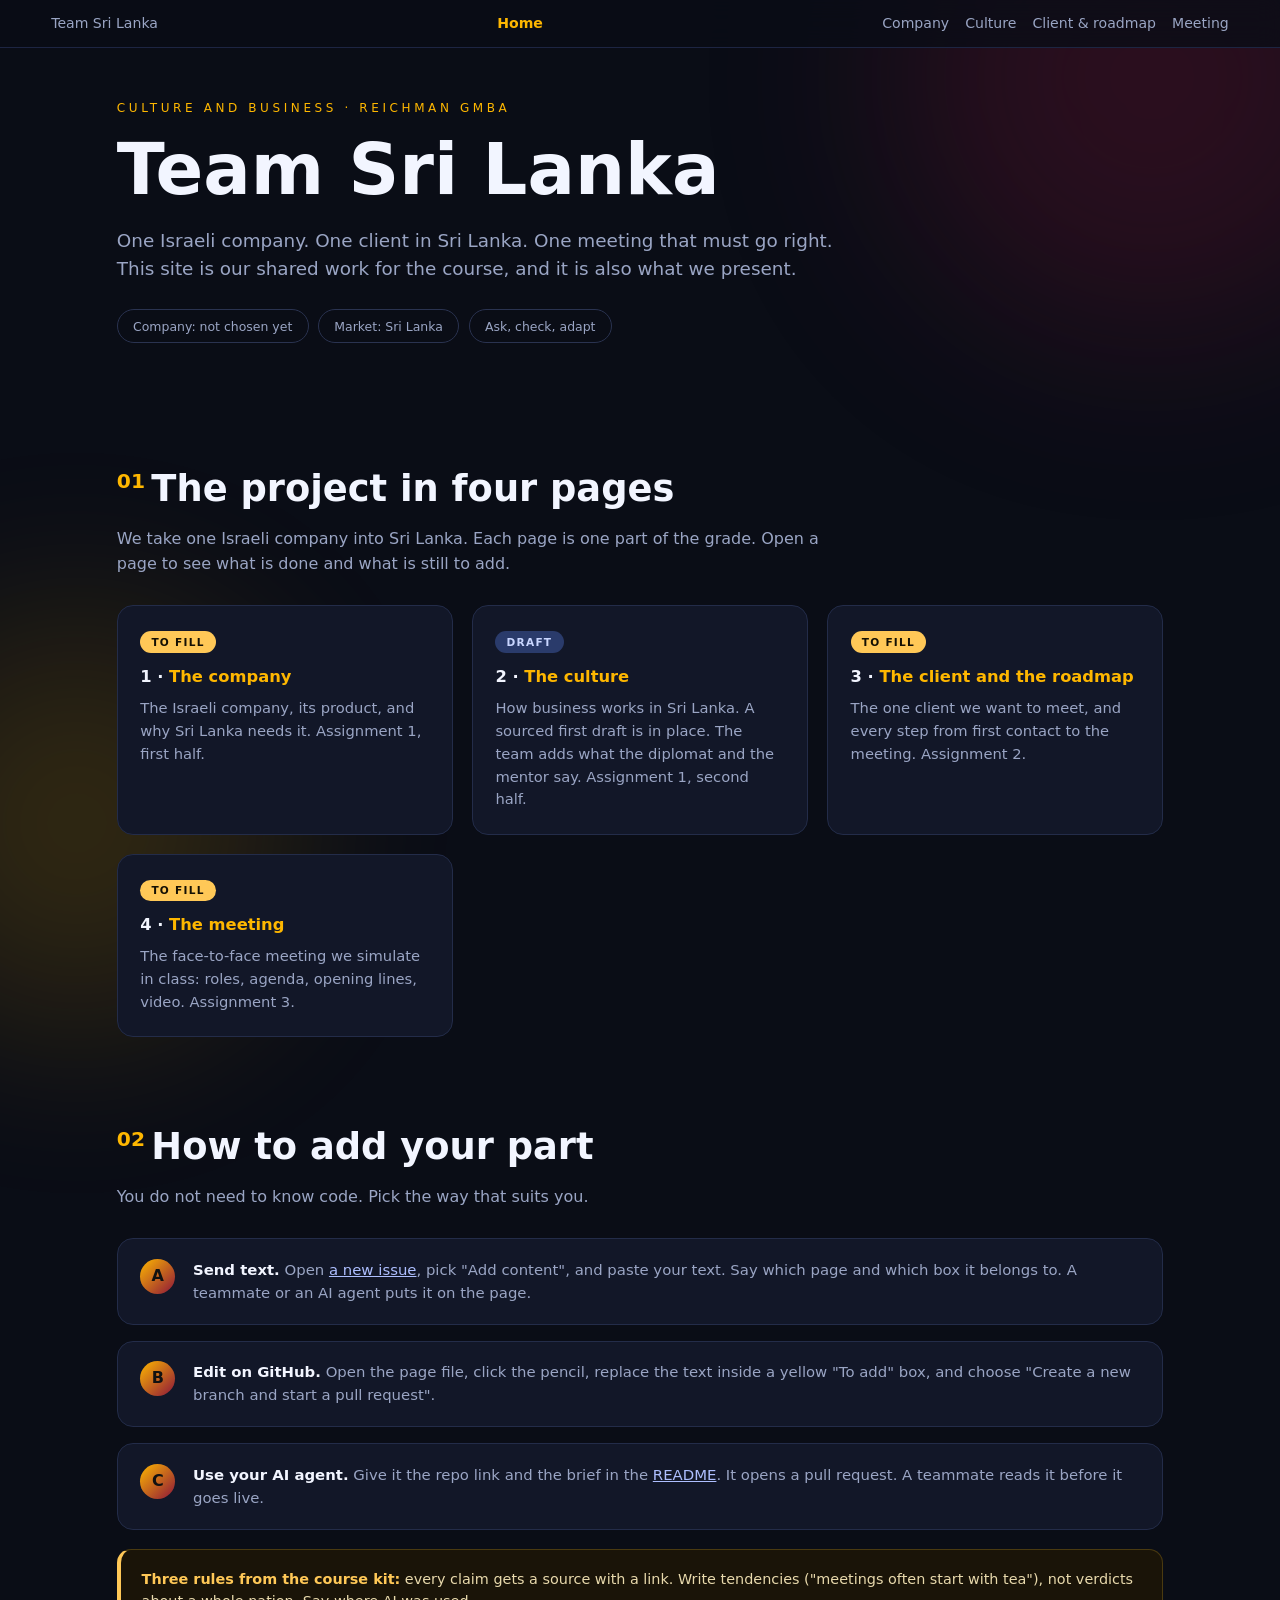
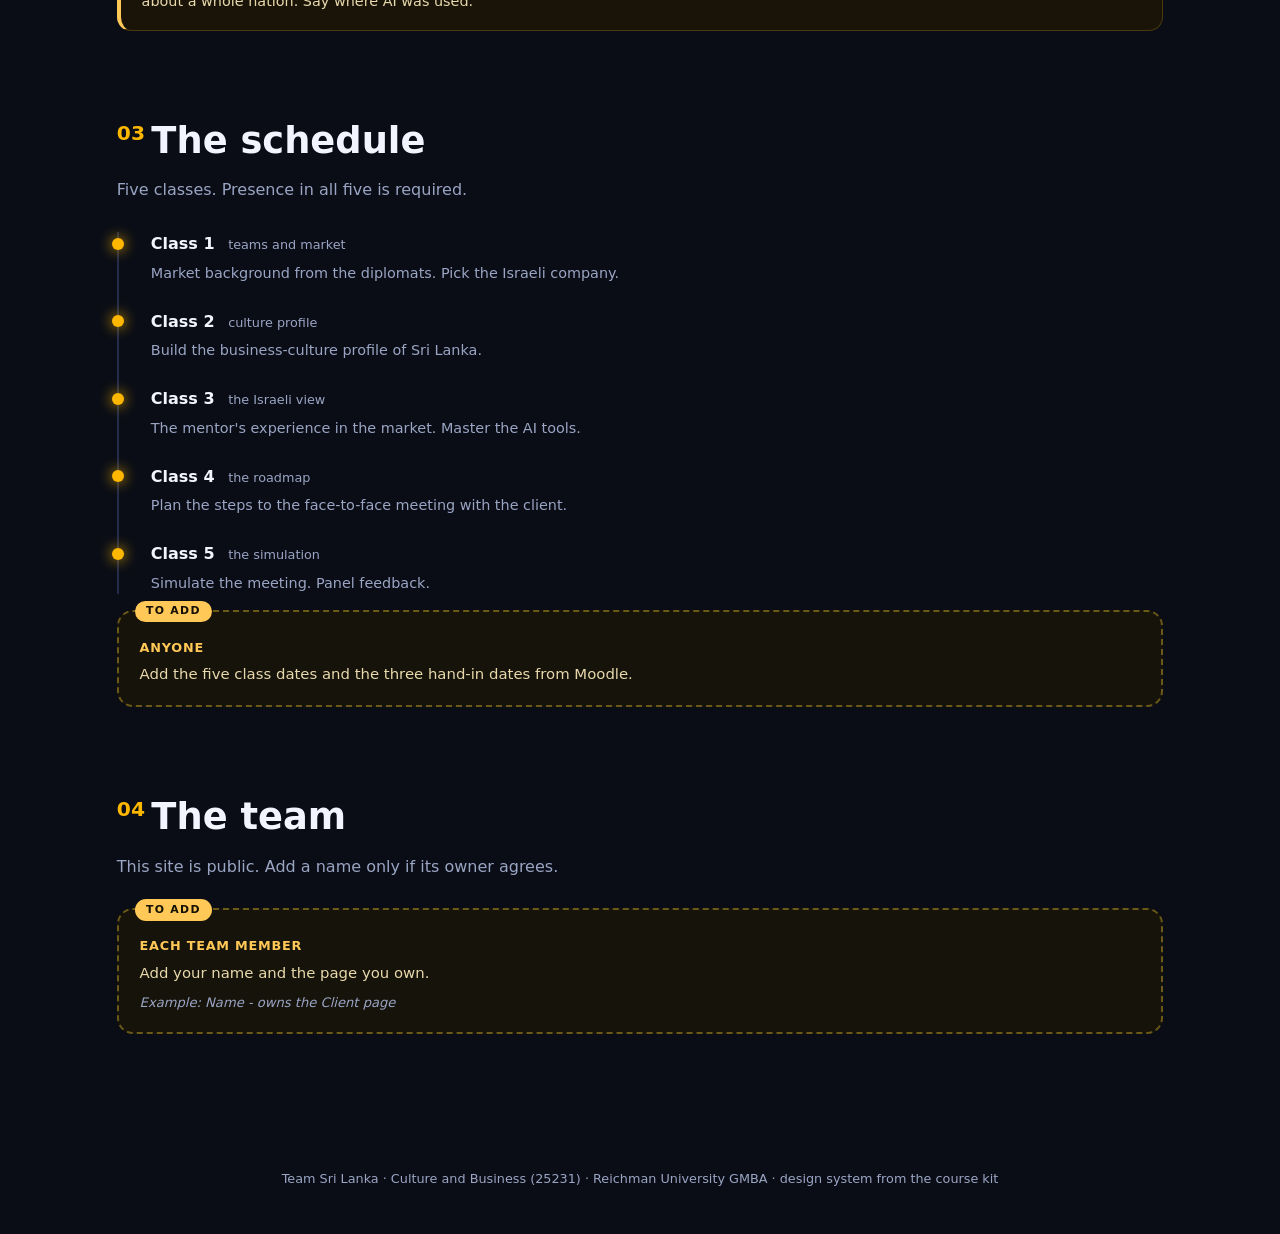
==== index.html @ aca9b55d "Add the site base: four pages, To-add boxes, README, AI-use log Co-Authored-By: Claude <noreply@anth" ====
<!DOCTYPE html>
<html lang="en">
<head>
<meta charset="UTF-8">
<meta name="viewport" content="width=device-width, initial-scale=1.0">
<title>Home &middot; Team Sri Lanka</title>
<link rel="stylesheet" href="assets/style.css">
<link rel="stylesheet" href="assets/team.css">
<style>:root{--a1:#feb700;--a2:#8d153a;--a3:#ff7a59}</style>
</head>
<body>
<div class="progress" id="progress"></div>
<div class="blob" style="width:40vw;height:40vw;background:#8d153a;top:-14vw;right:-10vw;animation:drift 30s ease-in-out infinite alternate"></div>
<div class="blob" style="width:32vw;height:32vw;background:#feb700;bottom:-10vw;left:-10vw;opacity:.16;animation:drift 36s ease-in-out infinite alternate-reverse"></div>
<nav>
  <a href="index.html">Team Sri Lanka</a>
  <span class="here">Home</span>
  <span class="links"><a href="company/">Company</a><a href="culture/">Culture</a><a href="client/">Client &amp; roadmap</a><a href="meeting/">Meeting</a></span>
</nav>

<header>
  <div class="kicker">Culture and Business &middot; Reichman GMBA</div>
  <h1>Team Sri Lanka</h1>
  <p class="lede">One Israeli company. One client in Sri Lanka. One meeting that must go right. This site is our shared work for the course, and it is also what we present.</p>
  <div class="hero-chips"><span class="chip">Company: not chosen yet</span><span class="chip">Market: Sri Lanka</span><span class="chip">Ask, check, adapt</span></div>
</header>

<main>

<section class="reveal">
  <h2><span class="n">01</span>The project in four pages</h2>
  <p class="sub">We take one Israeli company into Sri Lanka. Each page is one part of the grade. Open a page to see what is done and what is still to add.</p>
  <div class="twocol">
    <a class="fact card" href="company/"><span class="status open">To fill</span><h4>1 &middot; <span class="em">The company</span></h4><p>The Israeli company, its product, and why Sri Lanka needs it. Assignment 1, first half.</p></a>
    <a class="fact card" href="culture/"><span class="status draft">Draft</span><h4>2 &middot; <span class="em">The culture</span></h4><p>How business works in Sri Lanka. A sourced first draft is in place. The team adds what the diplomat and the mentor say. Assignment 1, second half.</p></a>
    <a class="fact card" href="client/"><span class="status open">To fill</span><h4>3 &middot; <span class="em">The client and the roadmap</span></h4><p>The one client we want to meet, and every step from first contact to the meeting. Assignment 2.</p></a>
    <a class="fact card" href="meeting/"><span class="status open">To fill</span><h4>4 &middot; <span class="em">The meeting</span></h4><p>The face-to-face meeting we simulate in class: roles, agenda, opening lines, video. Assignment 3.</p></a>
  </div>
</section>

<section class="reveal">
  <h2><span class="n">02</span>How to add your part</h2>
  <p class="sub">You do not need to know code. Pick the way that suits you.</p>
  <div class="steps">
    <div class="stepRow"><span class="num">A</span><p><b>Send text.</b> Open <a href="https://github.com/IlanaGutman/gmba-sri-lanka/issues/new/choose">a new issue</a>, pick "Add content", and paste your text. Say which page and which box it belongs to. A teammate or an AI agent puts it on the page.</p></div>
    <div class="stepRow"><span class="num">B</span><p><b>Edit on GitHub.</b> Open the page file, click the pencil, replace the text inside a yellow "To add" box, and choose "Create a new branch and start a pull request".</p></div>
    <div class="stepRow"><span class="num">C</span><p><b>Use your AI agent.</b> Give it the repo link and the brief in the <a href="https://github.com/IlanaGutman/gmba-sri-lanka#readme">README</a>. It opens a pull request. A teammate reads it before it goes live.</p></div>
  </div>
  <div class="notice"><b>Three rules from the course kit:</b> every claim gets a source with a link. Write tendencies ("meetings often start with tea"), not verdicts about a whole nation. Say where AI was used.</div>
</section>

<section class="reveal">
  <h2><span class="n">03</span>The schedule</h2>
  <p class="sub">Five classes. Presence in all five is required.</p>
  <div class="timeline">
    <div class="tstep"><h4>Class 1 <span>teams and market</span></h4><p>Market background from the diplomats. Pick the Israeli company.</p></div>
    <div class="tstep"><h4>Class 2 <span>culture profile</span></h4><p>Build the business-culture profile of Sri Lanka.</p></div>
    <div class="tstep"><h4>Class 3 <span>the Israeli view</span></h4><p>The mentor's experience in the market. Master the AI tools.</p></div>
    <div class="tstep"><h4>Class 4 <span>the roadmap</span></h4><p>Plan the steps to the face-to-face meeting with the client.</p></div>
    <div class="tstep"><h4>Class 5 <span>the simulation</span></h4><p>Simulate the meeting. Panel feedback.</p></div>
  </div>
  <div class="todo"><span class="tag">To add</span><b>Anyone</b><p>Add the five class dates and the three hand-in dates from Moodle.</p></div>
</section>

<section class="reveal">
  <h2><span class="n">04</span>The team</h2>
  <p class="sub">This site is public. Add a name only if its owner agrees.</p>
  <div class="todo"><span class="tag">To add</span><b>Each team member</b><p>Add your name and the page you own.</p><span class="eg">Example: Name - owns the Client page</span></div>
</section>


</main>
<footer>Team Sri Lanka &middot; Culture and Business (25231) &middot; Reichman University GMBA &middot; design system from the course kit</footer>
<script src="assets/engine.js"></script>
</body>
</html>
---- assets/style.css ----
/* Business Without Borders - shared design system */
:root{
  --bg:#0a0d16; --panel:#121728; --panel2:#171f36; --ink:#f2f5ff; --muted:#9aa5c4;
  --a1:#fcd116; --a2:#ce1126; --a3:#2f6fd6; /* country accents, overridden per page */
  --good:#2fd98a; --warn:#ffc857; --bad:#ff5f6b;
}
*{margin:0;padding:0;box-sizing:border-box}
html{scroll-behavior:smooth}
body{background:var(--bg);color:var(--ink);font-family:"Segoe UI",system-ui,-apple-system,sans-serif;overflow-x:hidden;line-height:1.55}
.progress{position:fixed;top:0;left:0;height:3px;width:0;background:linear-gradient(90deg,var(--a1),var(--a2));z-index:99}
.blob{position:fixed;border-radius:50%;filter:blur(100px);opacity:.25;z-index:0;pointer-events:none}
@keyframes drift{from{transform:translate(0,0)}to{transform:translate(-5vw,6vh) scale(1.1)}}
nav{position:fixed;top:0;left:0;right:0;z-index:50;display:flex;justify-content:space-between;align-items:center;padding:.8rem 4vw;background:rgba(10,13,22,.78);backdrop-filter:blur(12px);border-bottom:1px solid #1d2542;font-size:.88rem}
nav a{color:var(--muted);text-decoration:none}
nav a:hover{color:var(--ink)}
nav .here{color:var(--a1);font-weight:600}
nav .links{display:flex;gap:1rem;flex-wrap:wrap}
@media(max-width:640px){nav .links{display:none}}
header{position:relative;z-index:1;padding:11vh 6vw 4vh;max-width:1200px;margin:0 auto}
.kicker{letter-spacing:.3em;text-transform:uppercase;color:var(--a1);font-size:.75rem;margin-bottom:1rem}
h1{font-size:clamp(2.4rem,6vw,4.4rem);font-weight:800;line-height:1.05}
.lede{margin-top:1.2rem;color:var(--muted);font-size:clamp(1rem,1.5vw,1.15rem);max-width:62ch}
.hero-chips{display:flex;gap:.6rem;flex-wrap:wrap;margin-top:1.6rem}
.chip{border:1px solid #2a3350;border-radius:999px;padding:.4rem .95rem;font-size:.78rem;color:var(--muted)}
.vo{margin-top:1.8rem;display:inline-flex;align-items:center;gap:.8rem;background:var(--panel);border:1px solid #2a3350;border-radius:999px;padding:.7rem 1.4rem;cursor:pointer;color:var(--ink);font-size:.92rem}
.vo.soon{cursor:default;opacity:.55}
.vo.soon:hover{border-color:#2a3350}
.vo:hover{border-color:var(--a1)}
.vo .dot{width:.7rem;height:.7rem;border-radius:50%;background:var(--a1)}
main{position:relative;z-index:1;max-width:1200px;margin:0 auto;padding:0 6vw 10vh}
section{margin-top:9vh}
h2{font-size:clamp(1.6rem,3vw,2.3rem);font-weight:700;margin-bottom:.6rem}
h2 .n{color:var(--a1);font-size:.55em;vertical-align:super;margin-right:.4rem}
.sub{color:var(--muted);max-width:70ch;margin-bottom:1.8rem}
.reveal{opacity:0;transform:translateY(24px);transition:opacity .7s ease,transform .7s cubic-bezier(.2,.8,.2,1)}
.reveal.in{opacity:1;transform:none}
.twocol{display:grid;grid-template-columns:repeat(auto-fit,minmax(280px,1fr));gap:1.2rem}
.fact{background:var(--panel);border:1px solid #232c49;border-radius:16px;padding:1.4rem}
.fact h4{font-size:1.02rem;margin-bottom:.5rem}
.fact h4 .em{color:var(--a1)}
.fact p,.fact li{color:var(--muted);font-size:.92rem}
.fact ul{padding-left:1.1rem}
.fact li{margin:.3rem 0}
sup.src{color:var(--a3);font-size:.7em;cursor:pointer}
/* tabs */
.tabs{display:flex;gap:.5rem;flex-wrap:wrap;margin-bottom:1.2rem}
.tab{background:var(--panel);border:1px solid #2a3350;color:var(--muted);border-radius:999px;padding:.5rem 1.1rem;cursor:pointer;font:inherit;font-size:.88rem}
.tab[aria-selected="true"]{border-color:var(--a1);color:var(--a1)}
.tabpane{display:none;background:var(--panel);border:1px solid #232c49;border-radius:16px;padding:1.6rem}
.tabpane.show{display:block}
.tabpane p{color:var(--muted);font-size:.95rem}
.tabpane b{color:var(--ink)}
/* flip cards */
.flip-grid{display:grid;grid-template-columns:repeat(auto-fit,minmax(230px,1fr));gap:1.1rem}
.flip{display:block;width:100%;perspective:1200px;cursor:pointer;background:none;border:none;padding:0;text-align:left;font:inherit;color:inherit}
.flip-inner{display:grid;width:100%;transition:transform .7s cubic-bezier(.3,.9,.3,1);transform-style:preserve-3d}
.flip[aria-pressed="true"] .flip-inner{transform:rotateY(180deg)}
.face{grid-area:1/1;position:relative;display:flex;min-height:200px;backface-visibility:hidden;-webkit-backface-visibility:hidden;border-radius:16px;padding:1.3rem;flex-direction:column;justify-content:center;gap:.5rem;border:1px solid #232c49}
.front{background:var(--panel)}
.front .lbl{font-size:.7rem;letter-spacing:.15em;text-transform:uppercase;color:var(--muted)}
.front .big{font-size:1.2rem;font-weight:700}
.front .hint{position:absolute;bottom:1rem;right:1.2rem;font-size:.75rem;color:var(--muted)}
.back{background:var(--panel2);transform:rotateY(180deg);font-size:.87rem;color:var(--muted)}
.back b{color:var(--ink)}
/* scenarios: every option defensible, feedback = tradeoffs */
.scenario{background:var(--panel);border:1px solid #232c49;border-radius:20px;padding:2rem;margin-top:1.4rem}
.scenario .sit{font-size:1.05rem;margin-bottom:1.3rem}
.scenario .sit b{color:var(--a1)}
.opts{display:grid;gap:.8rem}
.opt{background:var(--panel2);border:1px solid #2a3350;border-radius:14px;padding:1rem 1.2rem;cursor:pointer;font:inherit;color:var(--ink);text-align:left;transition:border-color .2s,transform .2s}
.opt:hover:not(:disabled){border-color:var(--a1);transform:translateX(6px)}
.opt:disabled{cursor:default;opacity:.7}
.opt.picked{border-color:var(--a1);opacity:1}
.opt .fb{display:none;margin-top:.6rem;font-size:.88rem;color:var(--muted)}
.opt.picked .fb{display:block}
.opt .fb b{color:var(--a1)}
.debrief{display:none;margin-top:1.2rem;padding-top:1.1rem;border-top:1px dashed #2a3350;font-size:.92rem;color:var(--muted)}
.debrief.show{display:block}
.debrief b{color:var(--ink)}
/* timeline */
.timeline{position:relative;margin-top:1.6rem;padding-left:2rem;border-left:2px solid #232c49;display:grid;gap:1.6rem}
.tstep{position:relative}
.tstep::before{content:"";position:absolute;left:calc(-2rem - 7px);top:.35rem;width:12px;height:12px;border-radius:50%;background:var(--a1);box-shadow:0 0 14px var(--a1)}
.tstep h4{font-size:1rem}
.tstep h4 span{color:var(--muted);font-weight:400;font-size:.8rem;margin-left:.5rem}
.tstep p{color:var(--muted);font-size:.9rem;margin-top:.3rem}
.tstep .il{color:#8fa4ff;font-size:.85rem;margin-top:.35rem}
.tstep .il b{color:#aebfff}
/* vs strips */
.vs{display:grid;grid-template-columns:1fr auto 1fr;border:1px solid #232c49;border-radius:20px;overflow:hidden;margin-top:1.2rem}
.vs>div{padding:1.5rem}
.vs .il{background:#141b30}
.vs .mid{display:flex;align-items:center;justify-content:center;background:#0d1122;font-weight:800;color:var(--muted);padding:1.5rem .8rem;font-size:.85rem;letter-spacing:.1em}
.vs h5{font-size:.78rem;letter-spacing:.15em;text-transform:uppercase;margin-bottom:.6rem}
.vs .il h5{color:#8fa4ff} .vs .there h5{color:var(--a1)}
.vs p{font-size:.9rem;color:var(--muted)}
@media(max-width:640px){.vs{grid-template-columns:1fr}.vs .mid{padding:.5rem}}
/* checklist */
.check{background:var(--panel);border:1px solid #232c49;border-radius:20px;padding:1.8rem}
.check label{display:flex;gap:.9rem;align-items:flex-start;padding:.7rem .4rem;border-bottom:1px solid #1d2542;cursor:pointer;color:var(--muted);font-size:.95rem}
.check label:last-child{border-bottom:none}
.check input{margin-top:.25rem;accent-color:var(--a1);width:1.05rem;height:1.05rem;flex:none}
.check label.done{color:var(--ink);text-decoration:line-through;text-decoration-color:var(--a1)}
.check .count{margin-top:1rem;font-size:.85rem;color:var(--a1);font-weight:600}
/* steps */
.steps{display:grid;gap:1rem;margin-top:1.4rem}
.stepRow{display:flex;gap:1.1rem;background:var(--panel);border:1px solid #232c49;border-radius:16px;padding:1.2rem 1.4rem;align-items:flex-start}
.stepRow .num{flex:none;width:2.2rem;height:2.2rem;border-radius:50%;background:linear-gradient(135deg,var(--a1),var(--a2));display:flex;align-items:center;justify-content:center;font-weight:800;color:#111}
.stepRow p{font-size:.93rem;color:var(--muted)} .stepRow b{color:var(--ink)}
.notice{background:#1a1408;border:1px solid #4a3a10;border-left:4px solid var(--warn);border-radius:14px;padding:1.1rem 1.3rem;font-size:.9rem;color:#e8d9ac;margin-top:1.2rem}
.notice b{color:var(--warn)}
.sources{font-size:.85rem;color:var(--muted)}
.sources a{color:#8fa4ff}
.sources ol{padding-left:1.2rem;margin-top:.5rem}
.sources li{margin:.35rem 0}
footer{position:relative;z-index:1;text-align:center;color:var(--muted);font-size:.8rem;padding:5vh 8vw}
@media (prefers-reduced-motion:reduce){.blob{animation:none}.reveal,.flip-inner,.opt{transition:none!important}}
---- assets/team.css ----
/* Team Sri Lanka - additions on top of the course kit's style.css */

/* "To add" boxes: every yellow dashed box is work that is still open */
.todo{position:relative;background:#16130a;border:2px dashed #6b5a17;border-radius:16px;padding:1.6rem 1.3rem 1.2rem;margin-top:1rem}
.twocol>.todo{margin-top:0}
.todo .tag{position:absolute;top:-.7rem;left:1rem;background:var(--warn);color:#141003;font-size:.68rem;font-weight:800;letter-spacing:.12em;text-transform:uppercase;border-radius:999px;padding:.15rem .7rem}
.todo b{display:block;color:var(--warn);font-size:.8rem;letter-spacing:.06em;text-transform:uppercase;margin-bottom:.35rem}
.todo p{color:#e8d9ac;font-size:.93rem}
.todo .eg{display:block;margin-top:.5rem;color:var(--muted);font-size:.82rem;font-style:italic}

/* landing cards */
a.card{display:block;text-decoration:none;color:inherit;position:relative;transition:border-color .2s,transform .2s}
a.card:hover{border-color:var(--a1);transform:translateY(-3px)}
.status{display:inline-block;font-size:.66rem;font-weight:800;letter-spacing:.12em;text-transform:uppercase;border-radius:999px;padding:.15rem .7rem;margin-bottom:.7rem}
.status.open{background:var(--warn);color:#141003}
.status.draft{background:#2a3b6b;color:#c9d6ff}
.status.done{background:var(--good);color:#04130c}

/* links inside dark panels */
main a{color:#8fa4ff}
a.card,a.card:visited{color:inherit}
.stepRow a,.notice a,.tstep a,.back a{color:#aebfff}

/* long words must not push a phone screen sideways */
h1,h2,.big{overflow-wrap:anywhere}
@media (prefers-reduced-motion:reduce){a.card{transition:none}}
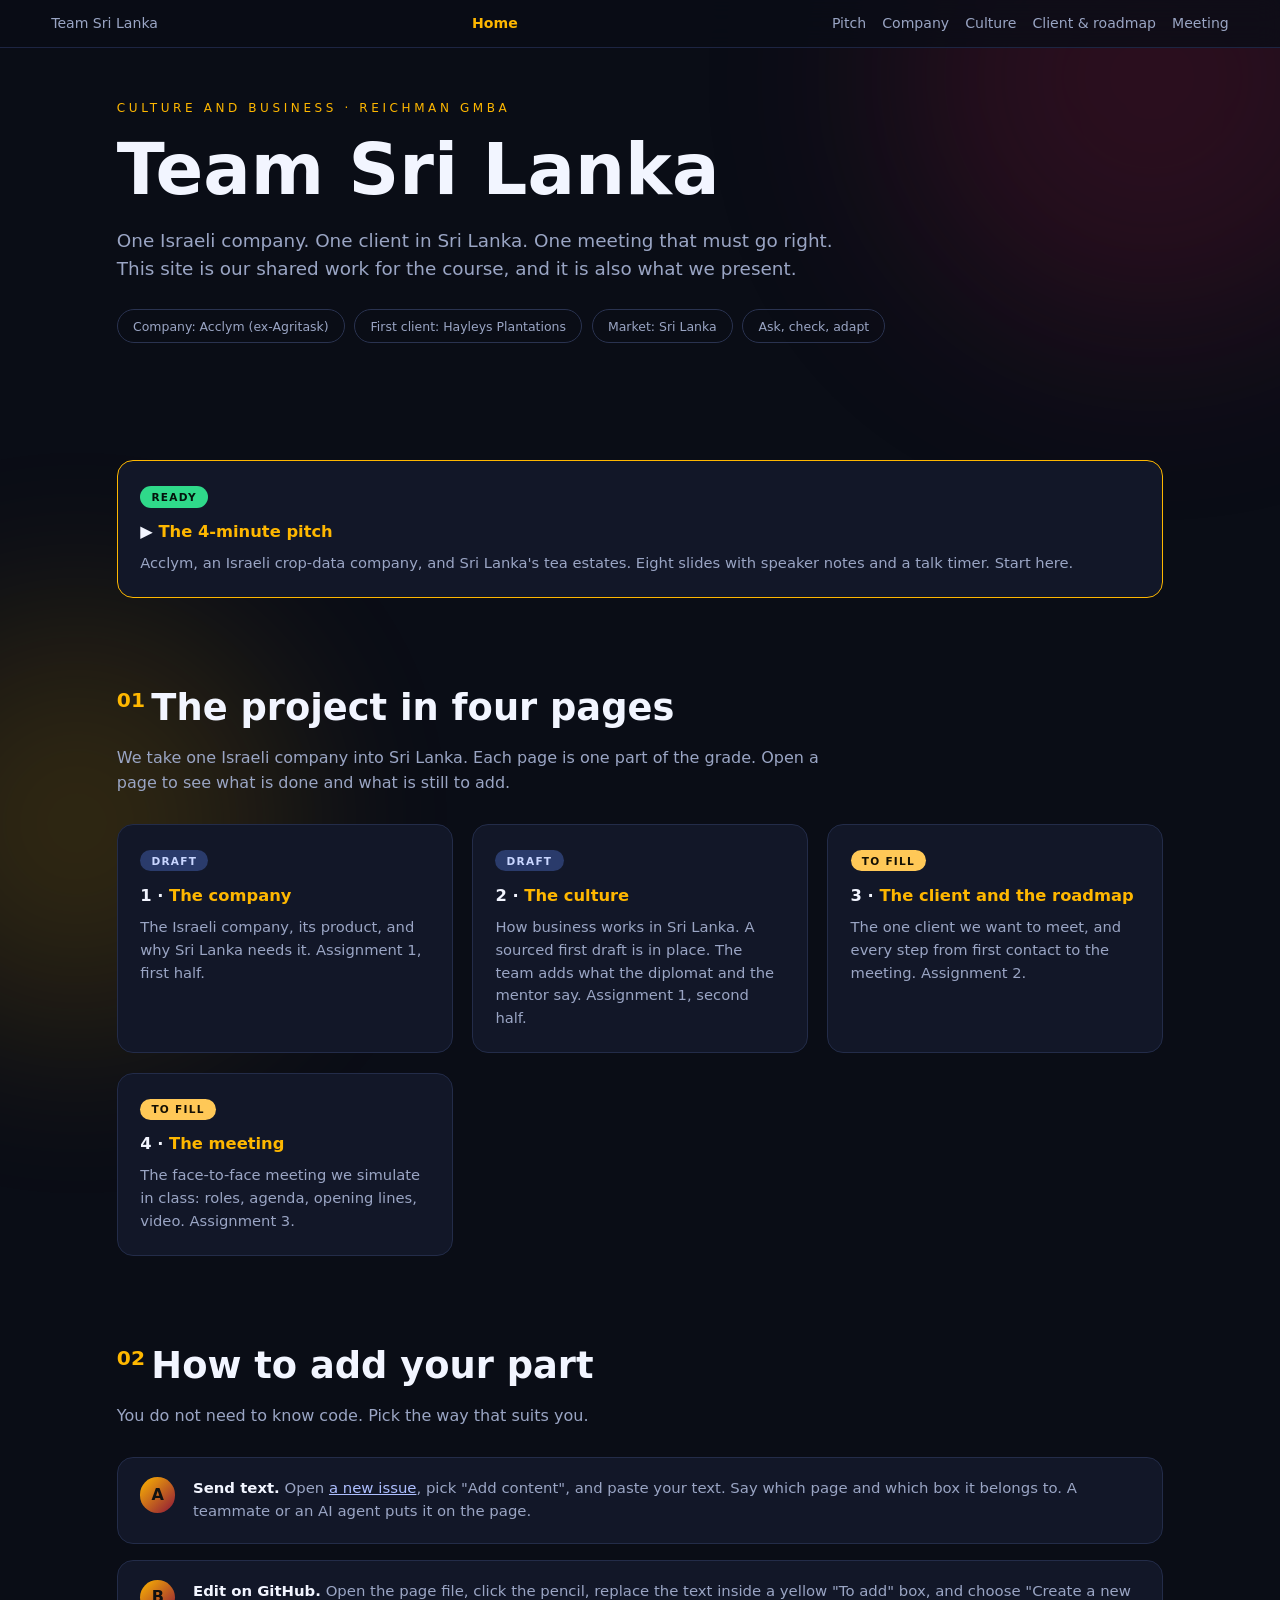
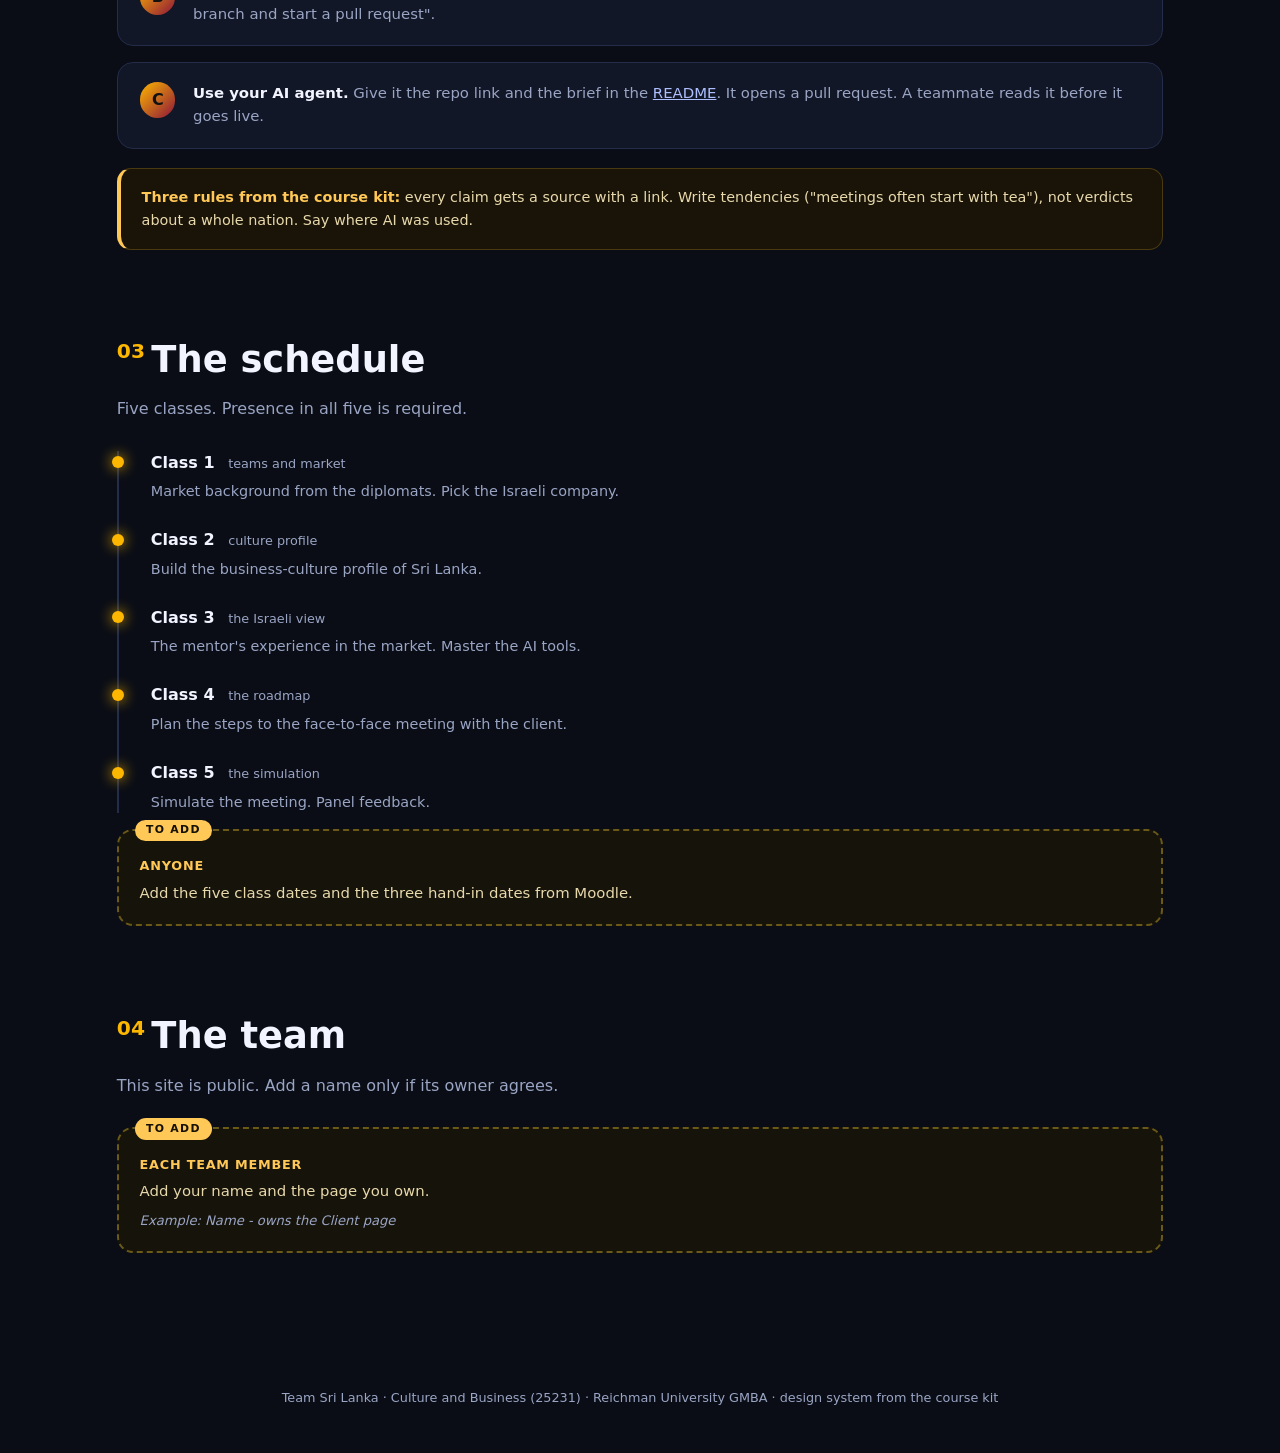
==== commit 638f6638: "Pick Acclym and build the 4-minute pitch Choose Acclym (formerly Agritask, now part of CropX) as the" ====
--- a/index.html
+++ b/index.html
@@ -15,23 +15,27 @@
 <nav>
   <a href="index.html">Team Sri Lanka</a>
   <span class="here">Home</span>
-  <span class="links"><a href="company/">Company</a><a href="culture/">Culture</a><a href="client/">Client &amp; roadmap</a><a href="meeting/">Meeting</a></span>
+  <span class="links"><a href="pitch/">Pitch</a><a href="company/">Company</a><a href="culture/">Culture</a><a href="client/">Client &amp; roadmap</a><a href="meeting/">Meeting</a></span>
 </nav>
 
 <header>
   <div class="kicker">Culture and Business &middot; Reichman GMBA</div>
   <h1>Team Sri Lanka</h1>
   <p class="lede">One Israeli company. One client in Sri Lanka. One meeting that must go right. This site is our shared work for the course, and it is also what we present.</p>
-  <div class="hero-chips"><span class="chip">Company: not chosen yet</span><span class="chip">Market: Sri Lanka</span><span class="chip">Ask, check, adapt</span></div>
+  <div class="hero-chips"><span class="chip">Company: Acclym (ex-Agritask)</span><span class="chip">First client: Hayleys Plantations</span><span class="chip">Market: Sri Lanka</span><span class="chip">Ask, check, adapt</span></div>
 </header>
 
 <main>
 
 <section class="reveal">
+  <a class="fact card" href="pitch/" style="border-color:var(--a1)"><span class="status done">Ready</span><h4>&#9654; <span class="em">The 4-minute pitch</span></h4><p>Acclym, an Israeli crop-data company, and Sri Lanka's tea estates. Eight slides with speaker notes and a talk timer. Start here.</p></a>
+</section>
+
+<section class="reveal">
   <h2><span class="n">01</span>The project in four pages</h2>
   <p class="sub">We take one Israeli company into Sri Lanka. Each page is one part of the grade. Open a page to see what is done and what is still to add.</p>
   <div class="twocol">
-    <a class="fact card" href="company/"><span class="status open">To fill</span><h4>1 &middot; <span class="em">The company</span></h4><p>The Israeli company, its product, and why Sri Lanka needs it. Assignment 1, first half.</p></a>
+    <a class="fact card" href="company/"><span class="status draft">Draft</span><h4>1 &middot; <span class="em">The company</span></h4><p>The Israeli company, its product, and why Sri Lanka needs it. Assignment 1, first half.</p></a>
     <a class="fact card" href="culture/"><span class="status draft">Draft</span><h4>2 &middot; <span class="em">The culture</span></h4><p>How business works in Sri Lanka. A sourced first draft is in place. The team adds what the diplomat and the mentor say. Assignment 1, second half.</p></a>
     <a class="fact card" href="client/"><span class="status open">To fill</span><h4>3 &middot; <span class="em">The client and the roadmap</span></h4><p>The one client we want to meet, and every step from first contact to the meeting. Assignment 2.</p></a>
     <a class="fact card" href="meeting/"><span class="status open">To fill</span><h4>4 &middot; <span class="em">The meeting</span></h4><p>The face-to-face meeting we simulate in class: roles, agenda, opening lines, video. Assignment 3.</p></a>
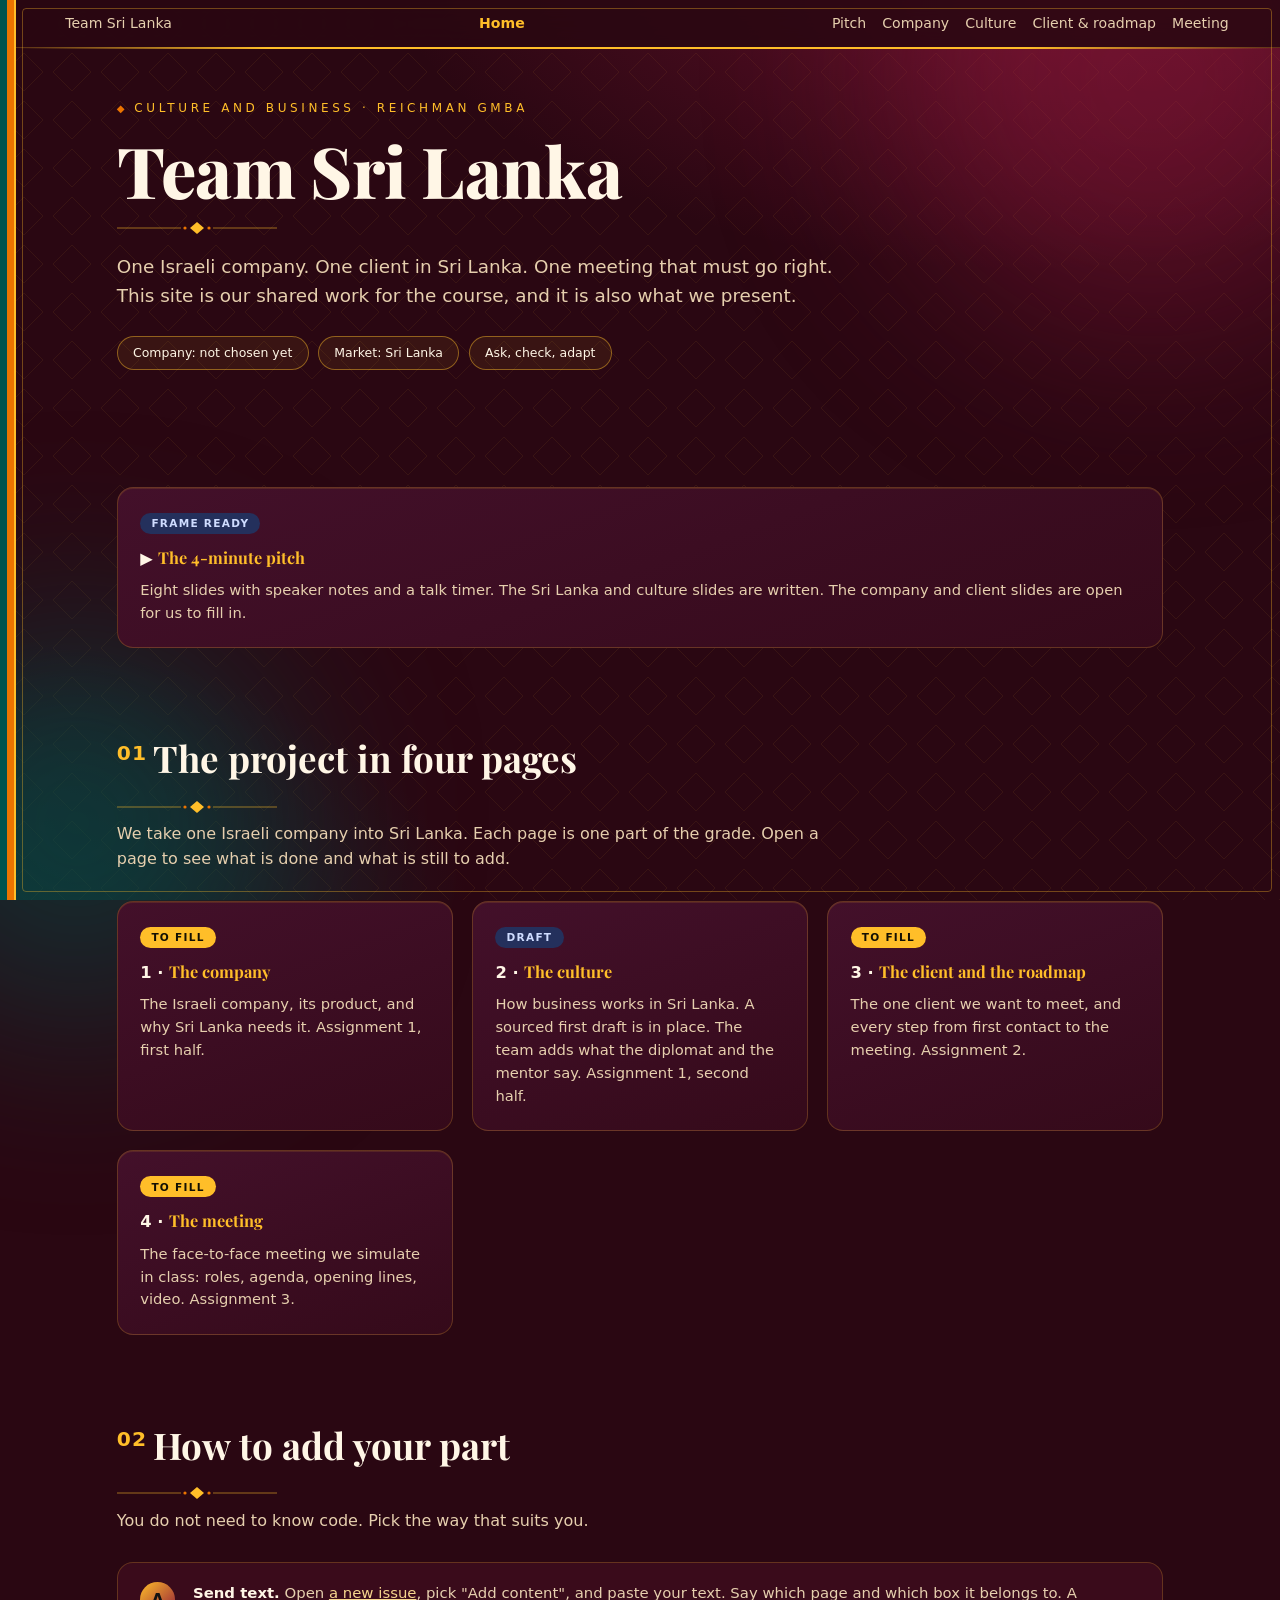
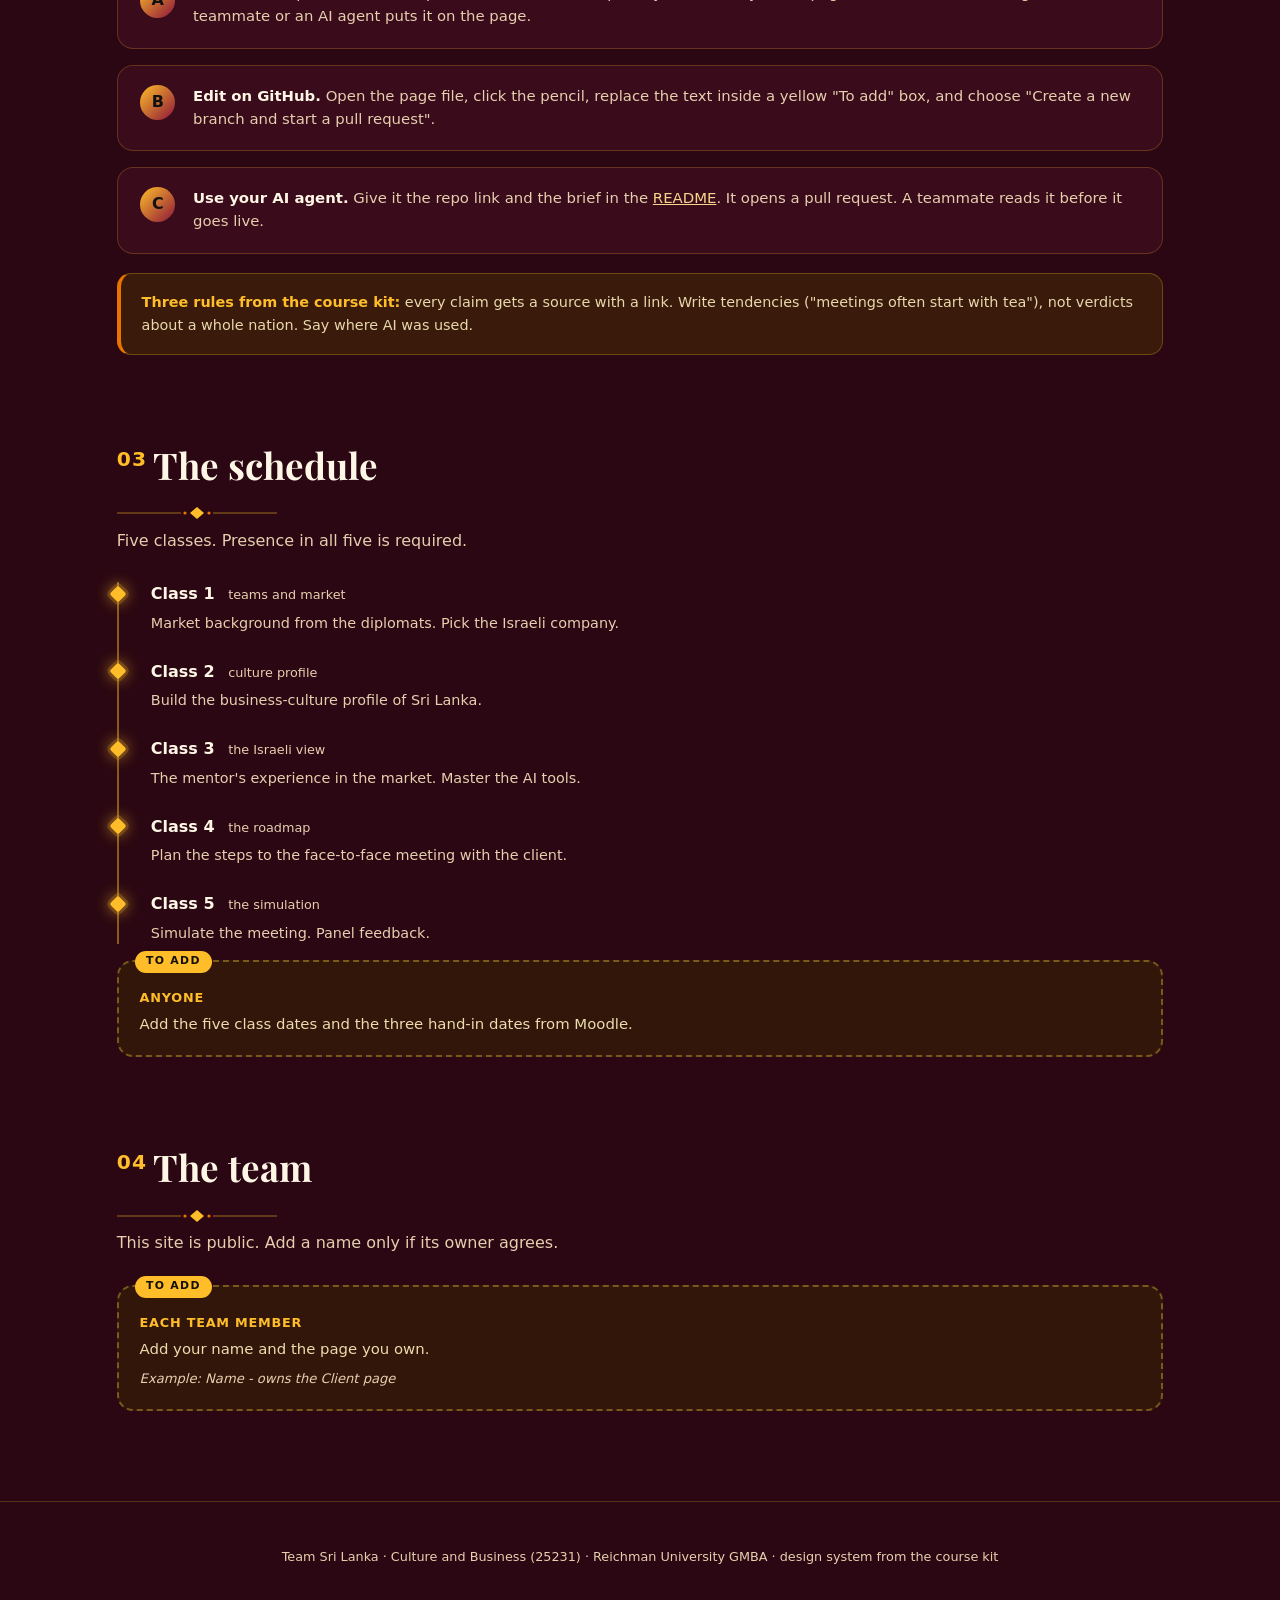
==== commit 0461eccc: "Stronger flag colours; make the pitch company-neutral Theme: the flag's maroon as the page field, fl" ====
--- a/index.html
+++ b/index.html
@@ -22,20 +22,20 @@
   <div class="kicker">Culture and Business &middot; Reichman GMBA</div>
   <h1>Team Sri Lanka</h1>
   <p class="lede">One Israeli company. One client in Sri Lanka. One meeting that must go right. This site is our shared work for the course, and it is also what we present.</p>
-  <div class="hero-chips"><span class="chip">Company: Acclym (ex-Agritask)</span><span class="chip">First client: Hayleys Plantations</span><span class="chip">Market: Sri Lanka</span><span class="chip">Ask, check, adapt</span></div>
+  <div class="hero-chips"><span class="chip">Company: not chosen yet</span><span class="chip">Market: Sri Lanka</span><span class="chip">Ask, check, adapt</span></div>
 </header>
 
 <main>
 
 <section class="reveal">
-  <a class="fact card" href="pitch/" style="border-color:var(--a1)"><span class="status done">Ready</span><h4>&#9654; <span class="em">The 4-minute pitch</span></h4><p>Acclym, an Israeli crop-data company, and Sri Lanka's tea estates. Eight slides with speaker notes and a talk timer. Start here.</p></a>
+  <a class="fact card" href="pitch/" style="border-color:var(--a1)"><span class="status draft">Frame ready</span><h4>&#9654; <span class="em">The 4-minute pitch</span></h4><p>Eight slides with speaker notes and a talk timer. The Sri Lanka and culture slides are written. The company and client slides are open for us to fill in.</p></a>
 </section>
 
 <section class="reveal">
   <h2><span class="n">01</span>The project in four pages</h2>
   <p class="sub">We take one Israeli company into Sri Lanka. Each page is one part of the grade. Open a page to see what is done and what is still to add.</p>
   <div class="twocol">
-    <a class="fact card" href="company/"><span class="status draft">Draft</span><h4>1 &middot; <span class="em">The company</span></h4><p>The Israeli company, its product, and why Sri Lanka needs it. Assignment 1, first half.</p></a>
+    <a class="fact card" href="company/"><span class="status open">To fill</span><h4>1 &middot; <span class="em">The company</span></h4><p>The Israeli company, its product, and why Sri Lanka needs it. Assignment 1, first half.</p></a>
     <a class="fact card" href="culture/"><span class="status draft">Draft</span><h4>2 &middot; <span class="em">The culture</span></h4><p>How business works in Sri Lanka. A sourced first draft is in place. The team adds what the diplomat and the mentor say. Assignment 1, second half.</p></a>
     <a class="fact card" href="client/"><span class="status open">To fill</span><h4>3 &middot; <span class="em">The client and the roadmap</span></h4><p>The one client we want to meet, and every step from first contact to the meeting. Assignment 2.</p></a>
     <a class="fact card" href="meeting/"><span class="status open">To fill</span><h4>4 &middot; <span class="em">The meeting</span></h4><p>The face-to-face meeting we simulate in class: roles, agenda, opening lines, video. Assignment 3.</p></a>
--- a/assets/team.css
+++ b/assets/team.css
@@ -1,11 +1,117 @@
 /* Team Sri Lanka - additions on top of the course kit's style.css */
+@import url('https://fonts.googleapis.com/css2?family=Playfair+Display:wght@600;700;800&display=swap');
+
+/* ============================================================
+   "Ceylon" theme: Sri Lankan flag colours + a fine-jewellery feel.
+   Deep maroon night, temple gold, saffron, tea green, a sapphire
+   for Israel. Overrides the kit's navy palette without touching
+   style.css. html:root beats the per-page :root blocks.
+   ============================================================ */
+html:root{
+  /* the four colours of the Sri Lankan flag */
+  --flag-maroon:#8d153a; --flag-gold:#ffbe29; --flag-saffron:#eb7400; --flag-green:#00534e;
+  --bg:#2a0712; --panel:#3a0b1b; --panel2:#470f22; --ink:#fff6e6; --muted:#e6cfae;
+  --a1:#ffbe29;            /* flag gold */
+  --a2:#8d153a;            /* flag maroon */
+  --a3:#eb7400;            /* flag saffron */
+  --leaf:#2bb39a;          /* flag green, lifted so it reads on maroon */
+  --sapphire:#8fb4ff;      /* Ceylon sapphire: the Israeli side */
+  --good:#2bb39a; --warn:#ffbe29; --bad:#ff5f6b;
+  --line:rgba(255,190,41,.22); --line2:rgba(255,190,41,.45);
+  --serif:"Playfair Display",Georgia,"Times New Roman",serif;
+}
+
+/* background: the flag's maroon field, a soft light, a faint lattice of cut gems */
+body{background:
+  radial-gradient(1100px 600px at 80% -10%,rgba(176,30,74,.45),transparent 60%),
+  radial-gradient(900px 520px at -5% 105%,rgba(0,83,78,.55),transparent 60%),
+  url("data:image/svg+xml,%3Csvg xmlns='http://www.w3.org/2000/svg' width='48' height='48'%3E%3Cpath d='M24 5L43 24L24 43L5 24Z' fill='none' stroke='%23ffbe29' stroke-opacity='.07'/%3E%3C/svg%3E"),
+  var(--bg);
+  background-attachment:fixed}
+.progress+.blob{background:#b01e4a!important;opacity:.35}
+.blob+.blob{background:#00534e!important;opacity:.5!important}
+.progress{background:linear-gradient(90deg,var(--flag-green),var(--flag-saffron),var(--flag-gold));height:4px;z-index:101}
+
+/* the flag itself, quoted lightly: green + saffron stripes on the hoist side,
+   and a fine gold frame around the page like the flag's yellow border */
+body::before{content:"";position:fixed;top:0;bottom:0;left:0;width:14px;z-index:80;pointer-events:none;
+  background:linear-gradient(90deg,var(--flag-green) 0 50%,var(--flag-saffron) 50% 100%);
+  box-shadow:2px 0 0 var(--flag-gold)}
+body::after{content:"";position:fixed;inset:8px 8px 8px 22px;z-index:79;pointer-events:none;
+  border:1px solid rgba(255,190,41,.35);border-radius:4px}
+@media(max-width:640px){body::before{width:6px}body::after{display:none}}
+
+/* nav with a thin flag-colour stripe */
+nav{background:rgba(42,7,18,.88);border-bottom:1px solid var(--line);left:14px}
+@media(max-width:640px){nav{left:6px}}
+nav::after{content:"";position:absolute;left:0;right:0;bottom:-2px;height:2px;background:linear-gradient(90deg,transparent,var(--flag-gold) 20%,var(--flag-gold) 80%,transparent)}
+nav .here{color:var(--a1)}
+
+/* typography: serif display, like a jeweller's catalogue */
+h1,h2,.thesis,.front .big,.stat .v,.fact h4 .em{font-family:var(--serif)}
+h1,h2,.thesis,.stat .v,.matrix{font-variant-numeric:lining-nums}
+h1{font-weight:800;letter-spacing:-.01em}
+h2{font-weight:700}
+h2 .n{font-family:"Segoe UI",system-ui,-apple-system,sans-serif;font-weight:700;letter-spacing:.05em}
+.kicker,.when{color:var(--a1)}
+.kicker::before,.when::before{content:"\25C6";color:var(--a3);margin-right:.6em;font-size:.85em}
+h1::after,main>section>h2::after{content:"";display:block;width:160px;height:12px;margin-top:.9rem;background:url("data:image/svg+xml,%3Csvg xmlns='http://www.w3.org/2000/svg' width='160' height='12' viewBox='0 0 160 12'%3E%3Cpath d='M0 6H64M96 6H160' stroke='%23ffbe29' stroke-opacity='.55'/%3E%3Cpath d='M80 0L87 6L80 12L73 6Z' fill='%23ffbe29'/%3E%3Ccircle cx='68' cy='6' r='1.6' fill='%23eb7400'/%3E%3Ccircle cx='92' cy='6' r='1.6' fill='%23eb7400'/%3E%3C/svg%3E") no-repeat}
+.thesis em,h1 .x{color:var(--a1);background:linear-gradient(100deg,#ffe29a 0%,#ffbe29 35%,#d99a12 60%,#ffe7a8 100%);-webkit-background-clip:text;background-clip:text;-webkit-text-fill-color:transparent}
+sup.src{color:var(--a3)}
+
+/* cards: gold hairline, warm gradient, a soft "gem" glow on hover */
+.fact,body .stat,.check,.scenario,.tabpane,.face,.stepRow,.vs,body .matrix{border-color:var(--line)!important}
+.fact,body .stat{background:linear-gradient(160deg,#43102a,#350a1a);box-shadow:inset 0 1px 0 rgba(255,190,41,.12)}
+.fact:hover,body .stat:hover{border-color:var(--line2)!important;box-shadow:0 0 0 1px rgba(255,190,41,.1),0 14px 34px -18px rgba(255,190,41,.5)}
+body .stat .v{color:var(--a1)} body .stat .v.leaf{color:var(--leaf)}
+/* each stat card wears one flag colour on its top edge */
+body .stat{border-top:3px solid var(--flag-gold)!important}
+body .stat:nth-child(4n+2){border-top-color:var(--flag-saffron)!important}
+body .stat:nth-child(4n+3){border-top-color:var(--leaf)!important}
+body .stat:nth-child(4n+4){border-top-color:#c2245a!important}
+.chip{border-color:var(--line2);color:var(--ink);background:rgba(255,190,41,.07)}
+.front{background:linear-gradient(160deg,#43102a,#350a1a)}
+.back{background:var(--panel2)}
+.front .lbl{color:var(--a3)}
+.opt{background:var(--panel2);border-color:var(--line)}
+.opt:hover:not(:disabled),.opt.picked{border-color:var(--a1)}
+.debrief{border-top-color:var(--line2)}
+.check label{border-bottom-color:var(--line)}
+.tab{background:var(--panel);border-color:var(--line)}
+.timeline{border-left-color:var(--line2)}
+.tstep::before{background:var(--a1);box-shadow:0 0 0 3px rgba(255,190,41,.2),0 0 16px var(--a1);transform:rotate(45deg);border-radius:2px}
+.tstep .il,.tstep .il b{color:var(--sapphire)}
+
+/* Israel = sapphire blue, Sri Lanka = gold */
+.vs .il{background:#24213f} .vs .il h5{color:var(--sapphire)}
+.vs .mid{background:#1f050d;color:var(--a1)}
+.vs .there{background:#4a1024}
+
+.notice{background:#3a1a0a;border-color:#6e4a12;border-left-color:var(--flag-saffron)}
+.notice b{color:var(--a1)}
+.sources a,main a{color:#ffd36b}
+.stepRow a,.notice a,.tstep a,.back a{color:#f6d68d}
+footer{border-top:1px solid var(--line);color:var(--muted)}
+
+/* pitch deck pieces (beat the page's own <style> with body prefix) */
+body .matrix{background:var(--panel)}
+body .matrix th{background:#22050f;color:var(--a1)}
+body .matrix th,body .matrix td{border-bottom-color:var(--line)}
+body .matrix tr.win td{background:rgba(255,190,41,.12)}
+body .notes{border-top-color:var(--line2)}
+body .notes summary{color:var(--a1)}
+body .notes p{color:#ead9bd}
+body .deck-bar{background:rgba(42,7,18,.95);border-color:var(--line2)}
+body .deck-bar button,body .hint-keys kbd{border-color:var(--line2)}
+body .deck-bar .clock{border-left-color:var(--line2)}
+body .label{background:var(--a3)}
 
 /* "To add" boxes: every yellow dashed box is work that is still open */
-.todo{position:relative;background:#16130a;border:2px dashed #6b5a17;border-radius:16px;padding:1.6rem 1.3rem 1.2rem;margin-top:1rem}
+.todo{position:relative;background:#33160a;border:2px dashed #7a5a1c;border-radius:16px;padding:1.6rem 1.3rem 1.2rem;margin-top:1rem}
 .twocol>.todo{margin-top:0}
 .todo .tag{position:absolute;top:-.7rem;left:1rem;background:var(--warn);color:#141003;font-size:.68rem;font-weight:800;letter-spacing:.12em;text-transform:uppercase;border-radius:999px;padding:.15rem .7rem}
 .todo b{display:block;color:var(--warn);font-size:.8rem;letter-spacing:.06em;text-transform:uppercase;margin-bottom:.35rem}
-.todo p{color:#e8d9ac;font-size:.93rem}
+.todo p{color:#ecdcae;font-size:.93rem}
 .todo .eg{display:block;margin-top:.5rem;color:var(--muted);font-size:.82rem;font-style:italic}
 
 /* landing cards */
@@ -13,14 +119,15 @@
 a.card:hover{border-color:var(--a1);transform:translateY(-3px)}
 .status{display:inline-block;font-size:.66rem;font-weight:800;letter-spacing:.12em;text-transform:uppercase;border-radius:999px;padding:.15rem .7rem;margin-bottom:.7rem}
 .status.open{background:var(--warn);color:#141003}
-.status.draft{background:#2a3b6b;color:#c9d6ff}
+.status.draft{background:#24305c;color:#cfdcff}
 .status.done{background:var(--good);color:#04130c}
-
-/* links inside dark panels */
-main a{color:#8fa4ff}
 a.card,a.card:visited{color:inherit}
-.stepRow a,.notice a,.tstep a,.back a{color:#aebfff}
 
 /* long words must not push a phone screen sideways */
 h1,h2,.big{overflow-wrap:anywhere}
 @media (prefers-reduced-motion:reduce){a.card{transition:none}}
+
+/* fill-in placeholders: [Company], [client]... gold dashed until the team fills them */
+.fill{color:var(--flag-gold);border-bottom:2px dashed var(--flag-saffron);padding:0 .1em;-webkit-text-fill-color:var(--flag-gold);font-style:normal}
+h1 .fill,.thesis .fill{border-bottom-width:3px}
+.stat .v .fill{font-size:.8em}
